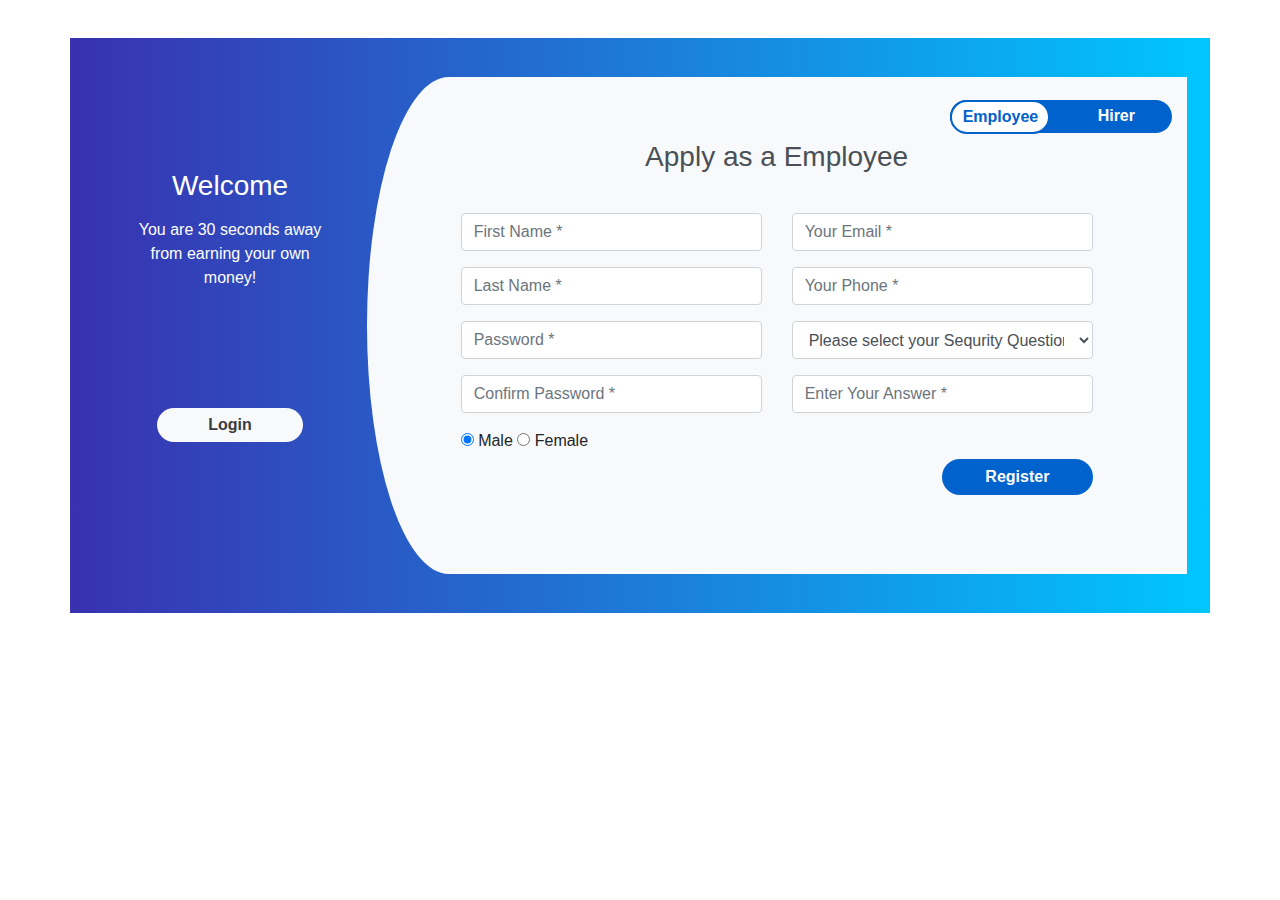
==== form_template.html @ edb06738 "Initial template" ====
<!doctype html>
                        <html>
                            <head>
                                <meta charset='utf-8'>
                                <meta name='viewport' content='width=device-width, initial-scale=1'>
                                <title>Snippet - GoSNippets</title>
                                <link href='https://maxcdn.bootstrapcdn.com/bootstrap/4.3.1/css/bootstrap.min.css' rel='stylesheet'>
                                <link href='' rel='stylesheet'>
                                <link rel="stylesheet" href="form.css">
                                <script type='text/javascript' src='https://cdnjs.cloudflare.com/ajax/libs/jquery/3.2.1/jquery.min.js'></script>
                                <script type='text/javascript' src='https://cdn.jsdelivr.net/npm/popper.js@1.16.0/dist/umd/popper.min.js'></script>
                                <script type='text/javascript' src='https://maxcdn.bootstrapcdn.com/bootstrap/4.3.1/js/bootstrap.min.js'></script>
                            </head>
                            <body oncontextmenu='return false' class='snippet-body'>
                            <div class="container register">
    <div class="row">
        <div class="col-md-3 register-left">
            <img src="https://image.ibb.co/n7oTvU/logo_white.png" alt="" />
            <h3>Welcome</h3>
            <p>You are 30 seconds away from earning your own money!</p>
            <input type="submit" name="" value="Login" /><br />
        </div>
        <div class="col-md-9 register-right">
            <ul class="nav nav-tabs nav-justified" id="myTab" role="tablist">
                <li class="nav-item">
                    <a class="nav-link active" id="home-tab" data-toggle="tab" href="#home" role="tab" aria-controls="home" aria-selected="true">Employee</a>
                </li>
                <li class="nav-item">
                    <a class="nav-link" id="profile-tab" data-toggle="tab" href="#profile" role="tab" aria-controls="profile" aria-selected="false">Hirer</a>
                </li>
            </ul>
            <div class="tab-content" id="myTabContent">
                <div class="tab-pane fade show active" id="home" role="tabpanel" aria-labelledby="home-tab">
                    <h3 class="register-heading">Apply as a Employee</h3>
                    <div class="row register-form">
                        <div class="col-md-6">
                            <div class="form-group">
                                <input type="text" class="form-control" placeholder="First Name *" value="" />
                            </div>
                            <div class="form-group">
                                <input type="text" class="form-control" placeholder="Last Name *" value="" />
                            </div>
                            <div class="form-group">
                                <input type="password" class="form-control" placeholder="Password *" value="" />
                            </div>
                            <div class="form-group">
                                <input type="password" class="form-control" placeholder="Confirm Password *" value="" />
                            </div>
                            <div class="form-group">
                                <div class="maxl">
                                    <label class="radio inline">
                                        <input type="radio" name="gender" value="male" checked>
                                        <span> Male </span>
                                    </label>
                                    <label class="radio inline">
                                        <input type="radio" name="gender" value="female">
                                        <span>Female </span>
                                    </label>
                                </div>
                            </div>
                        </div>
                        <div class="col-md-6">
                            <div class="form-group">
                                <input type="email" class="form-control" placeholder="Your Email *" value="" />
                            </div>
                            <div class="form-group">
                                <input type="text" minlength="10" maxlength="10" name="txtEmpPhone" class="form-control" placeholder="Your Phone *" value="" />
                            </div>
                            <div class="form-group">
                                <select class="form-control">
                                    <option class="hidden" selected disabled>Please select your Sequrity Question</option>
                                    <option>What is your Birthdate?</option>
                                    <option>What is Your old Phone Number</option>
                                    <option>What is your Pet Name?</option>
                                </select>
                            </div>
                            <div class="form-group">
                                <input type="text" class="form-control" placeholder="Enter Your Answer *" value="" />
                            </div>
                            <input type="submit" class="btnRegister" value="Register" />
                        </div>
                    </div>
                </div>
                <div class="tab-pane fade show" id="profile" role="tabpanel" aria-labelledby="profile-tab">
                    <h3 class="register-heading">Apply as a Hirer</h3>
                    <div class="row register-form">
                        <div class="col-md-6">
                            <div class="form-group">
                                <input type="text" class="form-control" placeholder="First Name *" value="" />
                            </div>
                            <div class="form-group">
                                <input type="text" class="form-control" placeholder="Last Name *" value="" />
                            </div>
                            <div class="form-group">
                                <input type="email" class="form-control" placeholder="Email *" value="" />
                            </div>
                            <div class="form-group">
                                <input type="text" maxlength="10" minlength="10" class="form-control" placeholder="Phone *" value="" />
                            </div>


                        </div>
                        <div class="col-md-6">
                            <div class="form-group">
                                <input type="password" class="form-control" placeholder="Password *" value="" />
                            </div>
                            <div class="form-group">
                                <input type="password" class="form-control" placeholder="Confirm Password *" value="" />
                            </div>
                            <div class="form-group">
                                <select class="form-control">
                                    <option class="hidden" selected disabled>Please select your Sequrity Question</option>
                                    <option>What is your Birthdate?</option>
                                    <option>What is Your old Phone Number</option>
                                    <option>What is your Pet Name?</option>
                                </select>
                            </div>
                            <div class="form-group">
                                <input type="text" class="form-control" placeholder="`Answer *" value="" />
                            </div>
                            <input type="submit" class="btnRegister" value="Register" />
                        </div>
                    </div>
                </div>
            </div>
        </div>
    </div>

</div>
                            <script type='text/javascript'></script>
                            </body>
                        </html>
---- form.css ----
.register {
    background: -webkit-linear-gradient(left, #3931af, #00c6ff);
    margin-top: 3%;
    padding: 3%;
}

.register-left {
    text-align: center;
    color: #fff;
    margin-top: 4%;
}

.register-left input {
    border: none;
    border-radius: 1.5rem;
    padding: 2%;
    width: 60%;
    background: #f8f9fa;
    font-weight: bold;
    color: #383d41;
    margin-top: 30%;
    margin-bottom: 3%;
    cursor: pointer;
}

.register-right {
    background: #f8f9fa;
    border-top-left-radius: 10% 50%;
    border-bottom-left-radius: 10% 50%;
}

.register-left img {
    margin-top: 15%;
    margin-bottom: 5%;
    width: 25%;
    -webkit-animation: mover 2s infinite alternate;
    animation: mover 1s infinite alternate;
}

@-webkit-keyframes mover {
    0% {
        transform: translateY(0);
    }

    100% {
        transform: translateY(-20px);
    }
}

@keyframes mover {
    0% {
        transform: translateY(0);
    }

    100% {
        transform: translateY(-20px);
    }
}

.register-left p {
    font-weight: lighter;
    padding: 12%;
    margin-top: -9%;
}

.register .register-form {
    padding: 10%;
    margin-top: 10%;
}

.btnRegister {
    float: right;
    margin-top: 10%;
    border: none;
    border-radius: 1.5rem;
    padding: 2%;
    background: #0062cc;
    color: #fff;
    font-weight: 600;
    width: 50%;
    cursor: pointer;
}

.register .nav-tabs {
    margin-top: 3%;
    border: none;
    background: #0062cc;
    border-radius: 1.5rem;
    width: 28%;
    float: right;
}

.register .nav-tabs .nav-link {
    padding: 2%;
    height: 34px;
    font-weight: 600;
    color: #fff;
    border-top-right-radius: 1.5rem;
    border-bottom-right-radius: 1.5rem;
}

.register .nav-tabs .nav-link:hover {
    border: none;
}

.register .nav-tabs .nav-link.active {
    width: 100px;
    color: #0062cc;
    border: 2px solid #0062cc;
    border-top-left-radius: 1.5rem;
    border-bottom-left-radius: 1.5rem;
}

.register-heading {
    text-align: center;
    margin-top: 8%;
    margin-bottom: -15%;
    color: #495057;
}
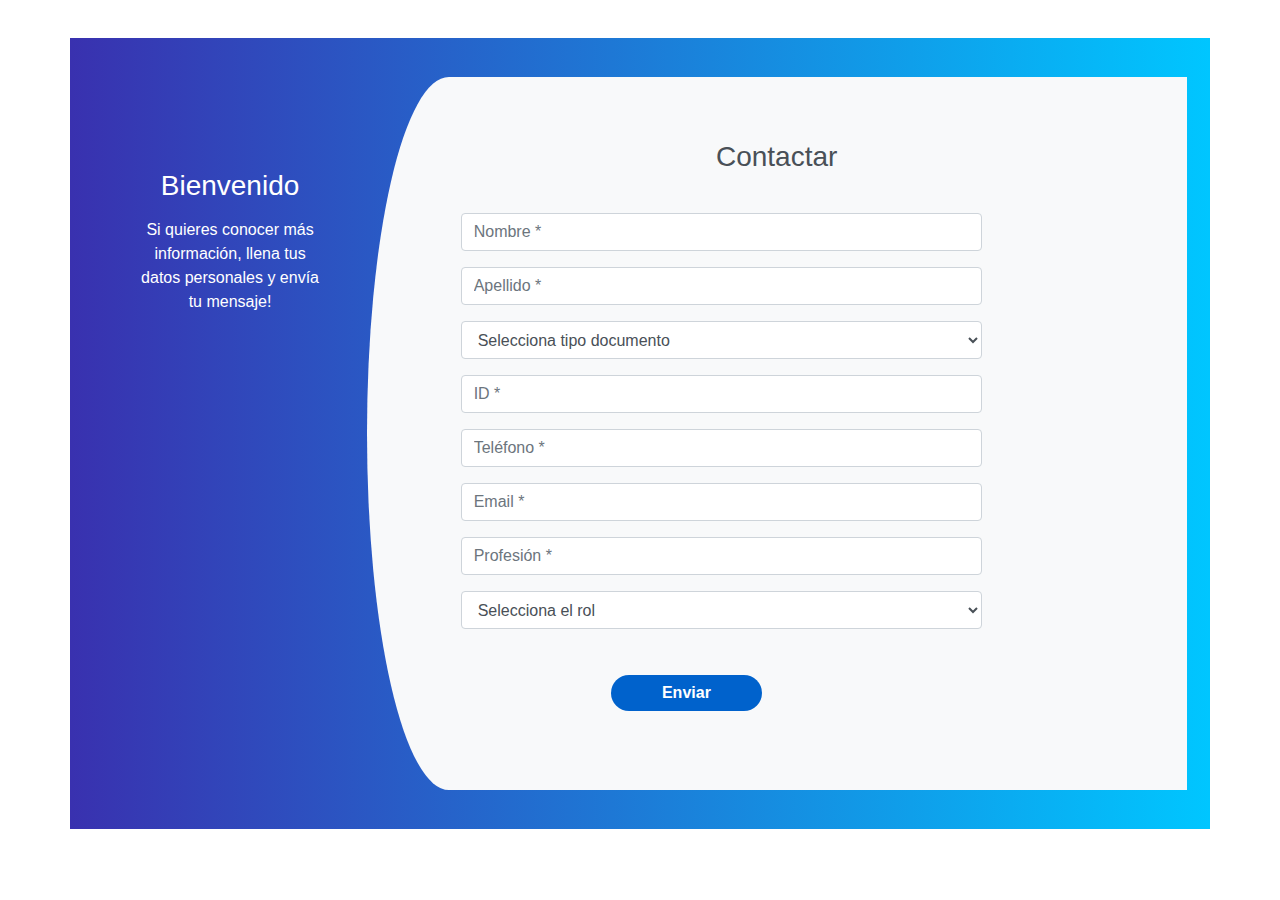
==== commit 7f09fa9a: "Validar campos formulario y enviar datos para crear contacto en la base de datos" ====
--- a/form_template.html
+++ b/form_template.html
@@ -16,109 +16,185 @@
     <div class="row">
         <div class="col-md-3 register-left">
             <img src="https://image.ibb.co/n7oTvU/logo_white.png" alt="" />
-            <h3>Welcome</h3>
-            <p>You are 30 seconds away from earning your own money!</p>
-            <input type="submit" name="" value="Login" /><br />
+            <h3>Bienvenido</h3>
+            <p>Si quieres conocer más información, llena tus datos personales y envía tu mensaje!</p>
+            <!-- <input type="submit" name="" value="Login" /><br /> -->
         </div>
         <div class="col-md-9 register-right">
-            <ul class="nav nav-tabs nav-justified" id="myTab" role="tablist">
-                <li class="nav-item">
-                    <a class="nav-link active" id="home-tab" data-toggle="tab" href="#home" role="tab" aria-controls="home" aria-selected="true">Employee</a>
-                </li>
-                <li class="nav-item">
-                    <a class="nav-link" id="profile-tab" data-toggle="tab" href="#profile" role="tab" aria-controls="profile" aria-selected="false">Hirer</a>
-                </li>
-            </ul>
+
             <div class="tab-content" id="myTabContent">
                 <div class="tab-pane fade show active" id="home" role="tabpanel" aria-labelledby="home-tab">
-                    <h3 class="register-heading">Apply as a Employee</h3>
+                    <h3 class="register-heading">Contactar</h3>
                     <div class="row register-form">
-                        <div class="col-md-6">
-                            <div class="form-group">
-                                <input type="text" class="form-control" placeholder="First Name *" value="" />
-                            </div>
-                            <div class="form-group">
-                                <input type="text" class="form-control" placeholder="Last Name *" value="" />
-                            </div>
-                            <div class="form-group">
-                                <input type="password" class="form-control" placeholder="Password *" value="" />
-                            </div>
-                            <div class="form-group">
-                                <input type="password" class="form-control" placeholder="Confirm Password *" value="" />
-                            </div>
-                            <div class="form-group">
-                                <div class="maxl">
-                                    <label class="radio inline">
-                                        <input type="radio" name="gender" value="male" checked>
-                                        <span> Male </span>
-                                    </label>
-                                    <label class="radio inline">
-                                        <input type="radio" name="gender" value="female">
-                                        <span>Female </span>
-                                    </label>
-                                </div>
-                            </div>
+                        <div class="col-md-10">
+  
+                            
+                            
+                            <div class="form-group">
+                                <input type="text" class="form-control" id="nombre" placeholder="Nombre *" value="" />
+                                <span id="error-nombre" class="error-message"></span>
+                            </div>
+                            
+                            <div class="form-group">
+                                <input type="text" class="form-control" placeholder="Apellido *" value="" id="apellido" required />
+                                <span id="error-apellido" class="error-message"></span>
+                            </div>
+                            
+                            <div class="form-group">
+                                <select class="form-control" id="tipoDocumento" required>
+                                    <option class="hidden" selected disabled>Selecciona tipo documento</option>
+                                    <option>cedula de ciudadania</option>
+                                    <option>cedula de extranjeria</option>
+                                    <option>Pasaporte</option>
+                                    <option>Tarjeta de identidad</option>
+                                </select>
+                                <span id="error-tipoDocumento" class="error-message"></span>
+                            </div>
+                            
+                            <div class="form-group">
+                                <input type="text" class="form-control" placeholder="ID *" value="" id="id" required />
+                                <span id="error-id" class="error-message"></span>
+                            </div>
+                            
+                            <div class="form-group">
+                                <input type="text" minlength="10" maxlength="10" name="txtEmpPhone" class="form-control" placeholder="Teléfono *" value="" id="telefono" required />
+                                <span id="error-telefono" class="error-message"></span>
+                            </div>
+                            
+                            <div class="form-group">
+                                <input type="email" class="form-control" placeholder="Email *" value="" id="email" required />
+                                <span id="error-email" class="error-message"></span>
+                            </div>
+                            
+                            <div class="form-group">
+                                <input type="text" class="form-control" placeholder="Profesión *" value="" id="profesion" required />
+                                <span id="error-profesion" class="error-message"></span>
+                            </div>
+                            
+                            <div class="form-group">
+                                <select class="form-control" id="rol" required>
+                                    <option class="hidden" selected disabled>Selecciona el rol</option>
+                                    <option>admin</option>
+                                    <option>viewer</option>
+                                    <option>executor</option>
+                                    <option>guest</option>
+                                </select>
+                                <span id="error-rol" class="error-message"></span>
+                            </div>
+                            
                         </div>
                         <div class="col-md-6">
-                            <div class="form-group">
-                                <input type="email" class="form-control" placeholder="Your Email *" value="" />
-                            </div>
-                            <div class="form-group">
-                                <input type="text" minlength="10" maxlength="10" name="txtEmpPhone" class="form-control" placeholder="Your Phone *" value="" />
-                            </div>
-                            <div class="form-group">
-                                <select class="form-control">
-                                    <option class="hidden" selected disabled>Please select your Sequrity Question</option>
-                                    <option>What is your Birthdate?</option>
-                                    <option>What is Your old Phone Number</option>
-                                    <option>What is your Pet Name?</option>
-                                </select>
-                            </div>
-                            <div class="form-group">
-                                <input type="text" class="form-control" placeholder="Enter Your Answer *" value="" />
-                            </div>
-                            <input type="submit" class="btnRegister" value="Register" />
-                        </div>
-                    </div>
-                </div>
-                <div class="tab-pane fade show" id="profile" role="tabpanel" aria-labelledby="profile-tab">
-                    <h3 class="register-heading">Apply as a Hirer</h3>
-                    <div class="row register-form">
-                        <div class="col-md-6">
-                            <div class="form-group">
-                                <input type="text" class="form-control" placeholder="First Name *" value="" />
-                            </div>
-                            <div class="form-group">
-                                <input type="text" class="form-control" placeholder="Last Name *" value="" />
-                            </div>
-                            <div class="form-group">
-                                <input type="email" class="form-control" placeholder="Email *" value="" />
-                            </div>
-                            <div class="form-group">
-                                <input type="text" maxlength="10" minlength="10" class="form-control" placeholder="Phone *" value="" />
-                            </div>
-
-
-                        </div>
-                        <div class="col-md-6">
-                            <div class="form-group">
-                                <input type="password" class="form-control" placeholder="Password *" value="" />
-                            </div>
-                            <div class="form-group">
-                                <input type="password" class="form-control" placeholder="Confirm Password *" value="" />
-                            </div>
-                            <div class="form-group">
-                                <select class="form-control">
-                                    <option class="hidden" selected disabled>Please select your Sequrity Question</option>
-                                    <option>What is your Birthdate?</option>
-                                    <option>What is Your old Phone Number</option>
-                                    <option>What is your Pet Name?</option>
-                                </select>
-                            </div>
-                            <div class="form-group">
-                                <input type="text" class="form-control" placeholder="`Answer *" value="" />
-                            </div>
-                            <input type="submit" class="btnRegister" value="Register" />
+                            <input type="submit" class="btnRegister" value="Enviar" onclick="validarCampos()" />
+                            <script>
+                                function enviarDatos(jsonData) 
+                                {
+                                    var url = "http://localhost:8000/api/usuario/create";
+                                    var xhr = new XMLHttpRequest();
+
+                                    xhr.open("POST", url, true);
+                                    xhr.setRequestHeader("Content-Type", "application/json");
+
+                                    xhr.onreadystatechange = function () {
+                                        if (xhr.readyState === 4 && xhr.status === 200) {
+                                            console.log("Datos enviados correctamente");
+                                        }
+                                    };
+                                xhr.send(JSON.stringify(jsonData));
+                                }
+
+                               function validarCampos() 
+                               {
+
+                                        var camposValidos = true;
+                                        var nombre = document.getElementById("nombre").value;
+                                        var apellido = document.getElementById("apellido").value;
+                                        var tipoDocumentoElement = document.getElementById("tipoDocumento");
+                                        var tipoDocumento = tipoDocumentoElement.options[tipoDocumentoElement.selectedIndex].value;
+                                        var id = document.getElementById("id").value;                  
+                                        var telefono = document.getElementById("telefono").value;
+                                        var email = document.getElementById("email").value;
+                                        var profesion = document.getElementById("profesion").value;
+                                        var rolElement = document.getElementById("rol");
+                                        var rol = rolElement.options[rolElement.selectedIndex].value;
+
+                                        if (nombre === "") {
+                                            document.getElementById("error-nombre").textContent = "Por favor, ingrese su nombre.";
+                                            camposValidos = false;
+                                        } else {
+                                            document.getElementById("error-nombre").textContent = "";
+                                        }
+
+                                        if (apellido === "") {
+                                            document.getElementById("error-apellido").textContent = "Por favor, ingrese su apellido.";
+                                            camposValidos = false;
+                                        } else {
+                                            document.getElementById("error-apellido").textContent = "";
+                                        }
+
+                                        if (tipoDocumento === "Selecciona tipo documento") {
+                                            document.getElementById("error-tipoDocumento").textContent = "Por favor, seleccione un tipo de documento.";
+                                            camposValidos = false;
+                                        } else {
+                                            document.getElementById("error-tipoDocumento").textContent = "";
+                                        }
+
+                                        if (id === "") {
+                                            document.getElementById("error-id").textContent = "Por favor, ingrese su ID.";
+                                            camposValidos = false;
+                                        } else {
+                                            document.getElementById("error-id").textContent = "";
+                                        }
+
+                                        if (telefono === "") {
+                                            document.getElementById("error-telefono").textContent = "Por favor, ingrese su teléfono.";
+                                            camposValidos = false;
+                                        } else {
+                                            document.getElementById("error-telefono").textContent = "";
+                                        }
+
+                                        if (email === "") {
+                                            document.getElementById("error-email").textContent = "Por favor, ingrese su email.";
+                                            camposValidos = false;
+                                        } else {
+                                            document.getElementById("error-email").textContent = "";
+                                        }
+
+                                        if (profesion === "") {
+                                            document.getElementById("error-profesion").textContent = "Por favor, ingrese su profesión.";
+                                            camposValidos = false;
+                                        } else {
+                                            document.getElementById("error-profesion").textContent = "";
+                                        }
+
+                                        if (rol === "Selecciona el rol") {
+                                            document.getElementById("error-rol").textContent = "Por favor, seleccione un rol.";
+                                            camposValidos = false;
+                                        } else {
+                                            document.getElementById("error-rol").textContent = "";
+                                        }
+                                        
+                                        if (camposValidos) {
+                                            var jsonData = {
+                                                "name": nombre,
+                                                "last_name": apellido,
+                                                "id_type": tipoDocumento,
+                                                "id_card": id,
+                                                "phone": telefono,
+                                                "email": email,
+                                                "profession": profesion,
+                                                "role": rol
+                                            };
+
+                                        // Aquí puedes hacer lo que necesites con el objeto jsonData, como enviarlo a un servidor o almacenarlo en el localStorage
+
+                                        console.log(jsonData); 
+                                        enviarDatos(jsonData);
+                                    return true; // Envía el formulario si todos los campos son válidos
+                                    } else {
+                                    return false; // Evita enviar el formulario si hay campos inválidos
+                                    }
+                                 }
+                            </script>
                         </div>
                     </div>
                 </div>
--- a/form.css
+++ b/form.css
@@ -116,4 +116,8 @@
     margin-top: 8%;
     margin-bottom: -15%;
     color: #495057;
-}+}
+
+.error-message {
+    color: red;
+}
